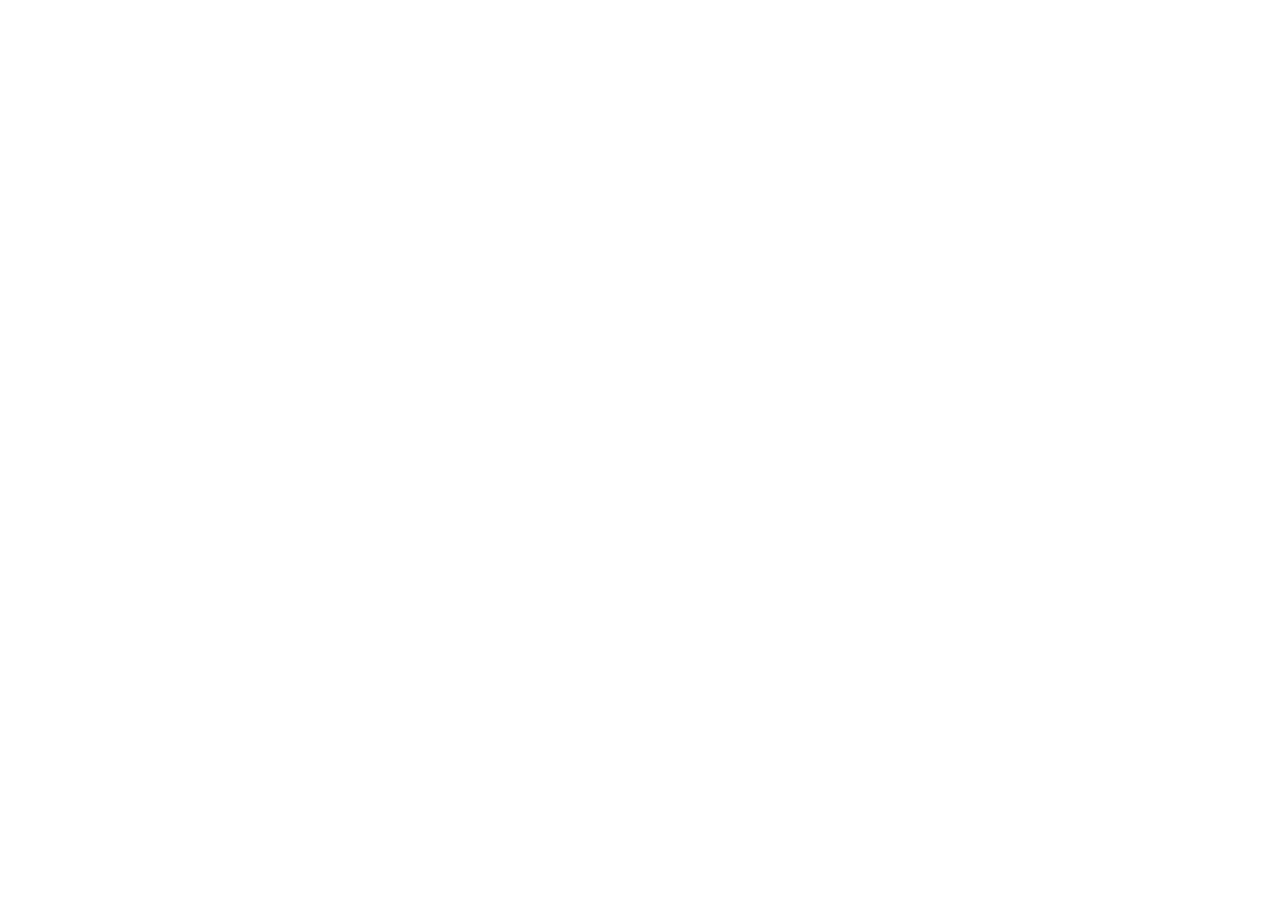
==== index.html @ 656ab517 "Init : création du dépot,arborescense des fichiers et structure HTML de base" ====
<!doctype html>
<html lang="fr" data-theme="light">
  <head>
    <meta charset="UTF-8" />
    <meta name="viewport" content="width=device-width, initial-scale=1.0" />
    <title>AfriConnect Summit</title>
    <link rel="stylesheet" href="css/style.css" />
  </head>
  <body>
    <script src="js/main.js"></script>
  </body>
</html>
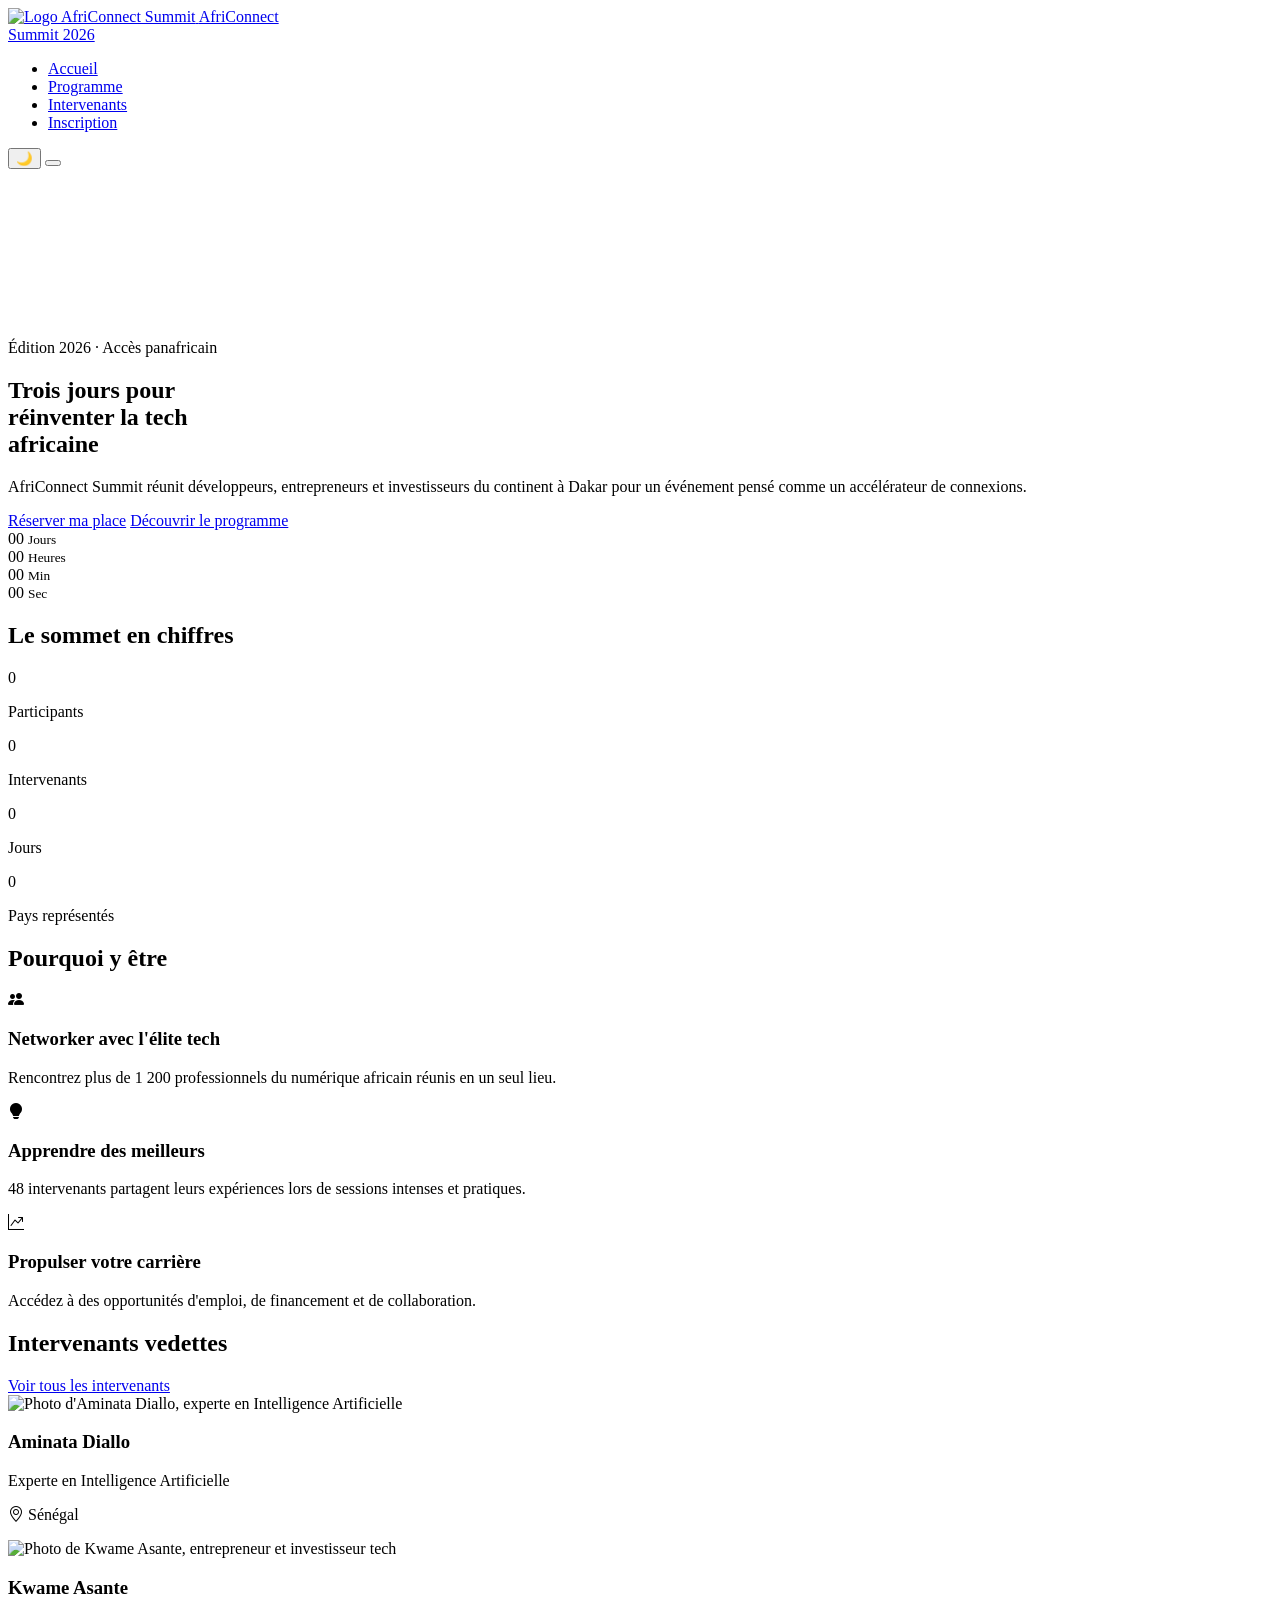
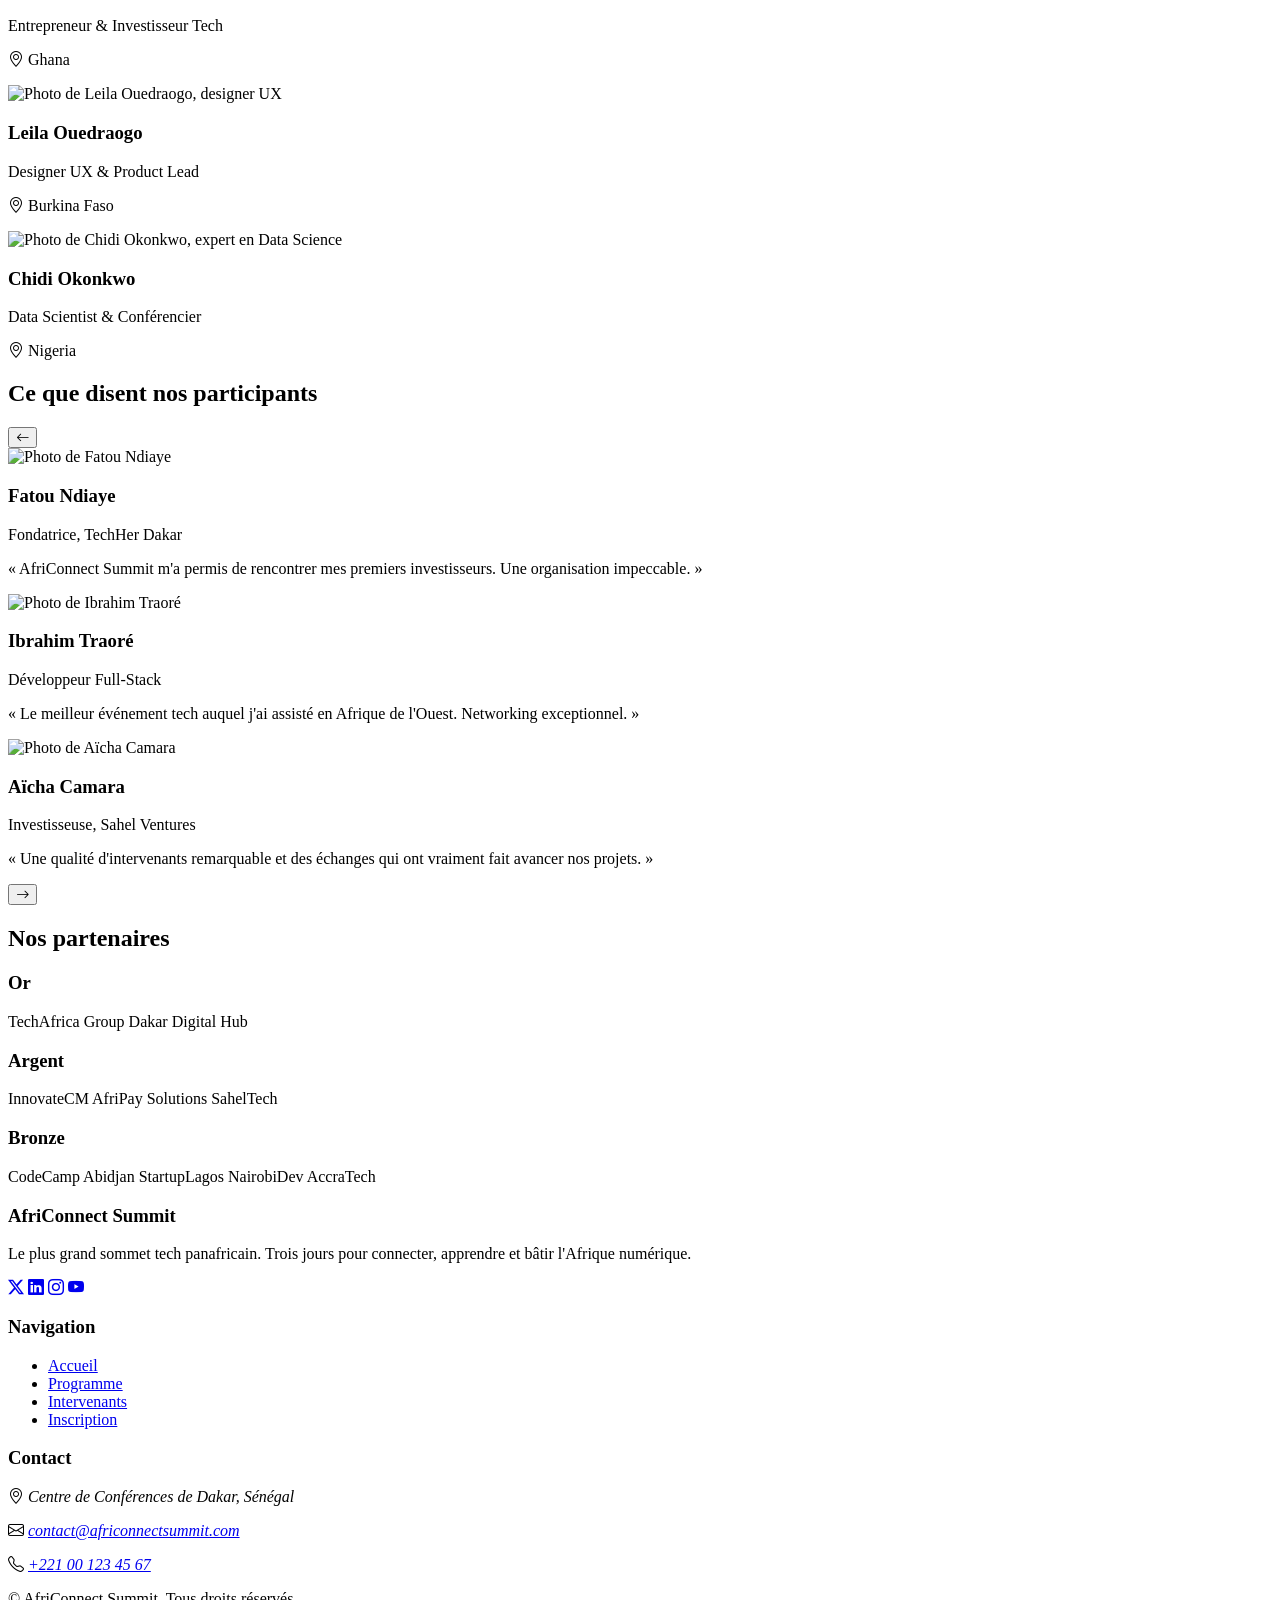
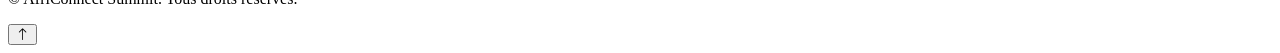
==== commit f0720155: "HTML : structure complète des 4 pages avec contenu" ====
--- a/index.html
+++ b/index.html
@@ -5,8 +5,286 @@
     <meta name="viewport" content="width=device-width, initial-scale=1.0" />
     <title>AfriConnect Summit</title>
     <link rel="stylesheet" href="css/style.css" />
+    <link rel="stylesheet" href="https://cdn.jsdelivr.net/npm/bootstrap-icons@1.11.3/font/bootstrap-icons.css" />
   </head>
   <body>
+    <header class="site-header">
+      <nav class="navbar" id="navbar" aria-label="Navigation principale">
+        <a href="index.html" class="navbar__brand" aria-label="AfriConnect Summit 2026 - Accueil">
+          <img src="images/logo.png" alt="Logo AfriConnect Summit" class="navbar__logo" />
+          <span>AfriConnect<br />Summit 2026</span>
+        </a>
+
+        <ul class="navbar__links">
+          <li><a href="index.html" aria-current="page">Accueil</a></li>
+          <li><a href="programme.html">Programme</a></li>
+          <li><a href="intervenants.html">Intervenants</a></li>
+          <li><a href="contact.html">Inscription</a></li>
+        </ul>
+
+        <div class="navbar__actions">
+          <button id="btn-theme" class="icon-btn" aria-label="Basculer le mode sombre">
+            <span id="theme-icon" aria-hidden="true">🌙</span>
+          </button>
+          <button id="btn-menu" class="hamburger" aria-label="Ouvrir le menu" aria-expanded="false">
+            <span></span><span></span><span></span>
+          </button>
+        </div>
+      </nav>
+    </header>
+
+    <main>
+      <section class="hero" id="hero" aria-labelledby="hero-titre">
+        <video class="hero__bg-video" autoplay muted loop playsinline>
+          <source
+            src="images/AfriSummit.mp4
+          "
+            type="video/mp4"
+          />
+        </video>
+        <div class="hero__content">
+          <p class="hero__eyebrow">Édition 2026 · Accès panafricain</p>
+          <h1 id="hero-titre" class="hero__title">Trois jours pour<br />réinventer la tech<br />africaine</h1>
+          <p class="hero__text">
+            AfriConnect Summit réunit développeurs, entrepreneurs et investisseurs du continent à Dakar pour un événement pensé comme un
+            accélérateur de connexions.
+          </p>
+          <div class="hero__cta">
+            <a href="contact.html" class="btn btn--fill">Réserver ma place</a>
+            <a href="programme.html" class="btn btn--outline">Découvrir le programme</a>
+          </div>
+        </div>
+
+        <div class="hero__countdown" aria-label="Compte à rebours avant le sommet">
+          <div class="countdown-bare">
+            <div class="countdown-bare__item">
+              <span id="cd-jours">00</span>
+              <small>Jours</small>
+            </div>
+            <div class="countdown-bare__item">
+              <span id="cd-heures">00</span>
+              <small>Heures</small>
+            </div>
+            <div class="countdown-bare__item">
+              <span id="cd-minutes">00</span>
+              <small>Min</small>
+            </div>
+            <div class="countdown-bare__item">
+              <span id="cd-secondes">00</span>
+              <small>Sec</small>
+            </div>
+          </div>
+        </div>
+      </section>
+
+      <section class="stats" id="chiffres" aria-labelledby="chiffres-titre">
+        <h2 id="chiffres-titre" class="section-title">Le sommet en chiffres</h2>
+        <div class="stats__grid">
+          <article class="stats__item">
+            <span class="compteur" data-cible="1200">0</span>
+            <p>Participants</p>
+          </article>
+          <article class="stats__item">
+            <span class="compteur" data-cible="48">0</span>
+            <p>Intervenants</p>
+          </article>
+          <article class="stats__item">
+            <span class="compteur" data-cible="3">0</span>
+            <p>Jours</p>
+          </article>
+          <article class="stats__item">
+            <span class="compteur" data-cible="12">0</span>
+            <p>Pays représentés</p>
+          </article>
+        </div>
+      </section>
+
+      <section class="raisons" id="pourquoi" aria-labelledby="pourquoi-titre">
+        <h2 id="pourquoi-titre" class="section-title">Pourquoi y être</h2>
+        <div class="raisons__liste">
+          <article class="raison">
+            <i class="bi bi-people-fill" aria-hidden="true"></i>
+            <h3>Networker avec l'élite tech</h3>
+            <p>Rencontrez plus de 1 200 professionnels du numérique africain réunis en un seul lieu.</p>
+          </article>
+          <article class="raison">
+            <i class="bi bi-lightbulb-fill" aria-hidden="true"></i>
+            <h3>Apprendre des meilleurs</h3>
+            <p>48 intervenants partagent leurs expériences lors de sessions intenses et pratiques.</p>
+          </article>
+          <article class="raison">
+            <i class="bi bi-graph-up-arrow" aria-hidden="true"></i>
+            <h3>Propulser votre carrière</h3>
+            <p>Accédez à des opportunités d'emploi, de financement et de collaboration.</p>
+          </article>
+        </div>
+      </section>
+
+      <section class="speakers-preview" id="intervenants-vedettes" aria-labelledby="speakers-titre">
+        <div class="speakers-preview__head">
+          <h2 id="speakers-titre" class="section-title">Intervenants vedettes</h2>
+          <a href="intervenants.html" class="btn btn--outline">Voir tous les intervenants</a>
+        </div>
+        <div class="speakers-preview__grid">
+          <article class="speaker-card">
+            <img src="images/intervenant-1.jpg" alt="Photo d'Aminata Diallo, experte en Intelligence Artificielle" />
+            <div class="speaker-card__body">
+              <h3>Aminata Diallo</h3>
+              <p>Experte en Intelligence Artificielle</p>
+              <p class="speaker-card__pays"><i class="bi bi-geo-alt" aria-hidden="true"></i> Sénégal</p>
+            </div>
+          </article>
+          <article class="speaker-card">
+            <img src="images/intervenant-2.jpg" alt="Photo de Kwame Asante, entrepreneur et investisseur tech" />
+            <div class="speaker-card__body">
+              <h3>Kwame Asante</h3>
+              <p>Entrepreneur & Investisseur Tech</p>
+              <p class="speaker-card__pays"><i class="bi bi-geo-alt" aria-hidden="true"></i> Ghana</p>
+            </div>
+          </article>
+          <article class="speaker-card">
+            <img src="images/intervenant-3.jpg" alt="Photo de Leila Ouedraogo, designer UX" />
+            <div class="speaker-card__body">
+              <h3>Leila Ouedraogo</h3>
+              <p>Designer UX & Product Lead</p>
+              <p class="speaker-card__pays"><i class="bi bi-geo-alt" aria-hidden="true"></i> Burkina Faso</p>
+            </div>
+          </article>
+          <article class="speaker-card">
+            <img src="images/intervenant-4.jpg" alt="Photo de Chidi Okonkwo, expert en Data Science" />
+            <div class="speaker-card__body">
+              <h3>Chidi Okonkwo</h3>
+              <p>Data Scientist & Conférencier</p>
+              <p class="speaker-card__pays"><i class="bi bi-geo-alt" aria-hidden="true"></i> Nigeria</p>
+            </div>
+          </article>
+        </div>
+      </section>
+
+      <section class="testimonials" aria-labelledby="testimonials-titre">
+        <h2 id="testimonials-titre" class="section-title">Ce que disent nos participants</h2>
+
+        <div class="testimonials__wrapper">
+          <button class="testimonials__nav testimonials__nav--prev" id="testi-prev" aria-label="Témoignage précédent">
+            <i class="bi bi-arrow-left" aria-hidden="true"></i>
+          </button>
+
+          <div class="testimonials__track" id="testi-track">
+            <article class="testimonial-card">
+              <div class="testimonial-card__banner">
+                <img src="images/temoin-1.jpg" alt="Photo de Fatou Ndiaye" />
+              </div>
+              <h3>Fatou Ndiaye</h3>
+              <p class="testimonial-card__role">Fondatrice, TechHer Dakar</p>
+              <p class="testimonial-card__quote">
+                « AfriConnect Summit m'a permis de rencontrer mes premiers investisseurs. Une organisation impeccable. »
+              </p>
+            </article>
+
+            <article class="testimonial-card">
+              <div class="testimonial-card__banner">
+                <img src="images/temoin-2.jpg" alt="Photo de Ibrahim Traoré" />
+              </div>
+              <h3>Ibrahim Traoré</h3>
+              <p class="testimonial-card__role">Développeur Full-Stack</p>
+              <p class="testimonial-card__quote">
+                « Le meilleur événement tech auquel j'ai assisté en Afrique de l'Ouest. Networking exceptionnel. »
+              </p>
+            </article>
+
+            <article class="testimonial-card">
+              <div class="testimonial-card__banner">
+                <img src="images/temoin-3.jpg" alt="Photo de Aïcha Camara" />
+              </div>
+              <h3>Aïcha Camara</h3>
+              <p class="testimonial-card__role">Investisseuse, Sahel Ventures</p>
+              <p class="testimonial-card__quote">
+                « Une qualité d'intervenants remarquable et des échanges qui ont vraiment fait avancer nos projets. »
+              </p>
+            </article>
+          </div>
+
+          <button class="testimonials__nav testimonials__nav--next" id="testi-next" aria-label="Témoignage suivant">
+            <i class="bi bi-arrow-right" aria-hidden="true"></i>
+          </button>
+        </div>
+      </section>
+
+      <section class="sponsors" id="sponsors" aria-labelledby="sponsors-titre">
+        <h2 id="sponsors-titre" class="section-title">Nos partenaires</h2>
+
+        <div class="sponsors__tier sponsors__tier--or">
+          <h3>Or</h3>
+          <div class="sponsors__row">
+            <span>TechAfrica Group</span>
+            <span>Dakar Digital Hub</span>
+          </div>
+        </div>
+
+        <div class="sponsors__tier sponsors__tier--argent">
+          <h3>Argent</h3>
+          <div class="sponsors__row">
+            <span>InnovateCM</span>
+            <span>AfriPay Solutions</span>
+            <span>SahelTech</span>
+          </div>
+        </div>
+
+        <div class="sponsors__tier sponsors__tier--bronze">
+          <h3>Bronze</h3>
+          <div class="sponsors__row">
+            <span>CodeCamp Abidjan</span>
+            <span>StartupLagos</span>
+            <span>NairobiDev</span>
+            <span>AccraTech</span>
+          </div>
+        </div>
+      </section>
+    </main>
+
+    <footer class="site-footer">
+      <div class="site-footer__grid">
+        <div class="site-footer__col">
+          <h3>AfriConnect Summit</h3>
+          <p>Le plus grand sommet tech panafricain. Trois jours pour connecter, apprendre et bâtir l'Afrique numérique.</p>
+          <nav class="social-links" aria-label="Réseaux sociaux">
+            <a href="#" aria-label="Twitter"><i class="bi bi-twitter-x" aria-hidden="true"></i></a>
+            <a href="#" aria-label="LinkedIn"><i class="bi bi-linkedin" aria-hidden="true"></i></a>
+            <a href="#" aria-label="Instagram"><i class="bi bi-instagram" aria-hidden="true"></i></a>
+            <a href="#" aria-label="YouTube"><i class="bi bi-youtube" aria-hidden="true"></i></a>
+          </nav>
+        </div>
+
+        <div class="site-footer__col">
+          <h3>Navigation</h3>
+          <ul>
+            <li><a href="index.html">Accueil</a></li>
+            <li><a href="programme.html">Programme</a></li>
+            <li><a href="intervenants.html">Intervenants</a></li>
+            <li><a href="contact.html">Inscription</a></li>
+          </ul>
+        </div>
+
+        <div class="site-footer__col">
+          <h3>Contact</h3>
+          <address>
+            <p><i class="bi bi-geo-alt" aria-hidden="true"></i> Centre de Conférences de Dakar, Sénégal</p>
+            <p>
+              <i class="bi bi-envelope" aria-hidden="true"></i>
+              <a href="mailto:contact@africonnectsummit.com">contact@africonnectsummit.com</a>
+            </p>
+            <p><i class="bi bi-telephone" aria-hidden="true"></i> <a href="tel:+221001234567">+221 00 123 45 67</a></p>
+          </address>
+        </div>
+      </div>
+
+      <div class="site-footer__bottom">
+        <p>&copy; <span id="annee-footer"></span> AfriConnect Summit. Tous droits réservés.</p>
+        <button id="btn-top" class="back-to-top" aria-label="Retourner en haut de la page">
+          <i class="bi bi-arrow-up" aria-hidden="true"></i>
+        </button>
+      </div>
+    </footer>
     <script src="js/main.js"></script>
   </body>
 </html>
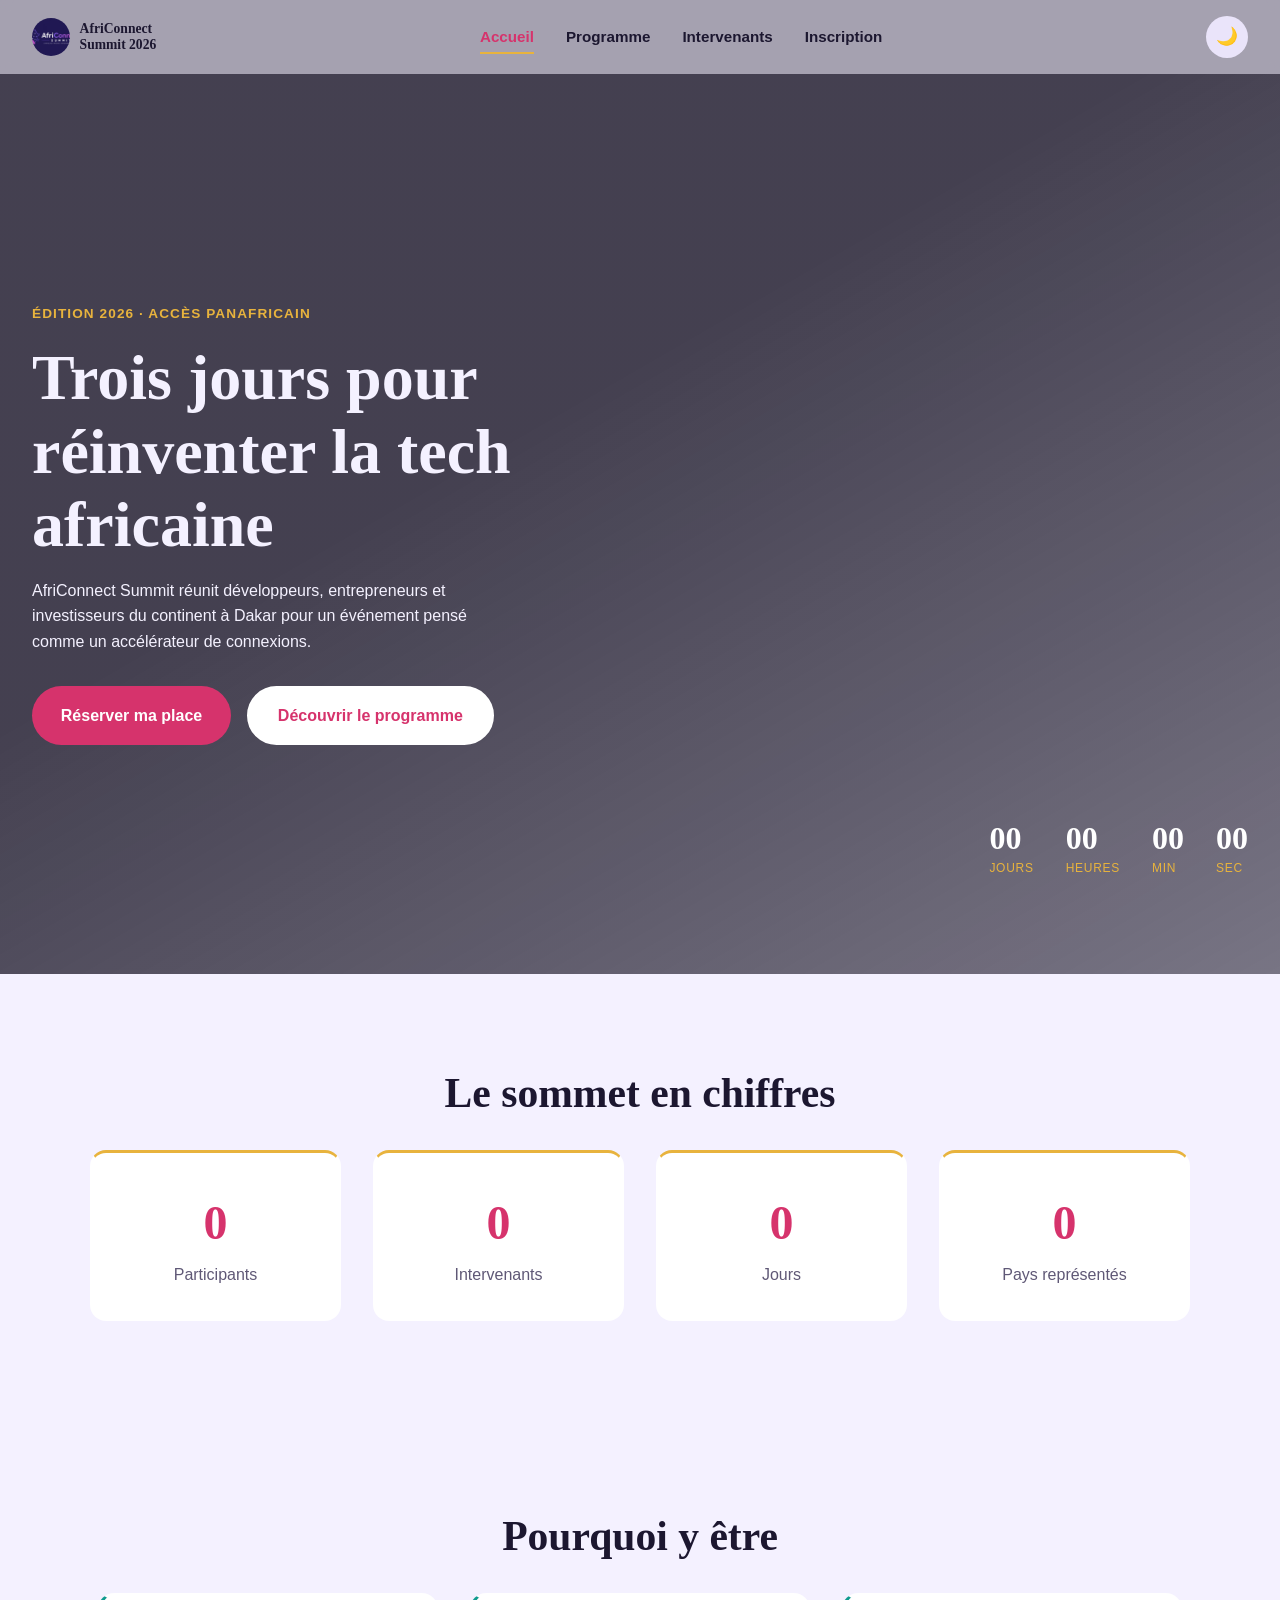
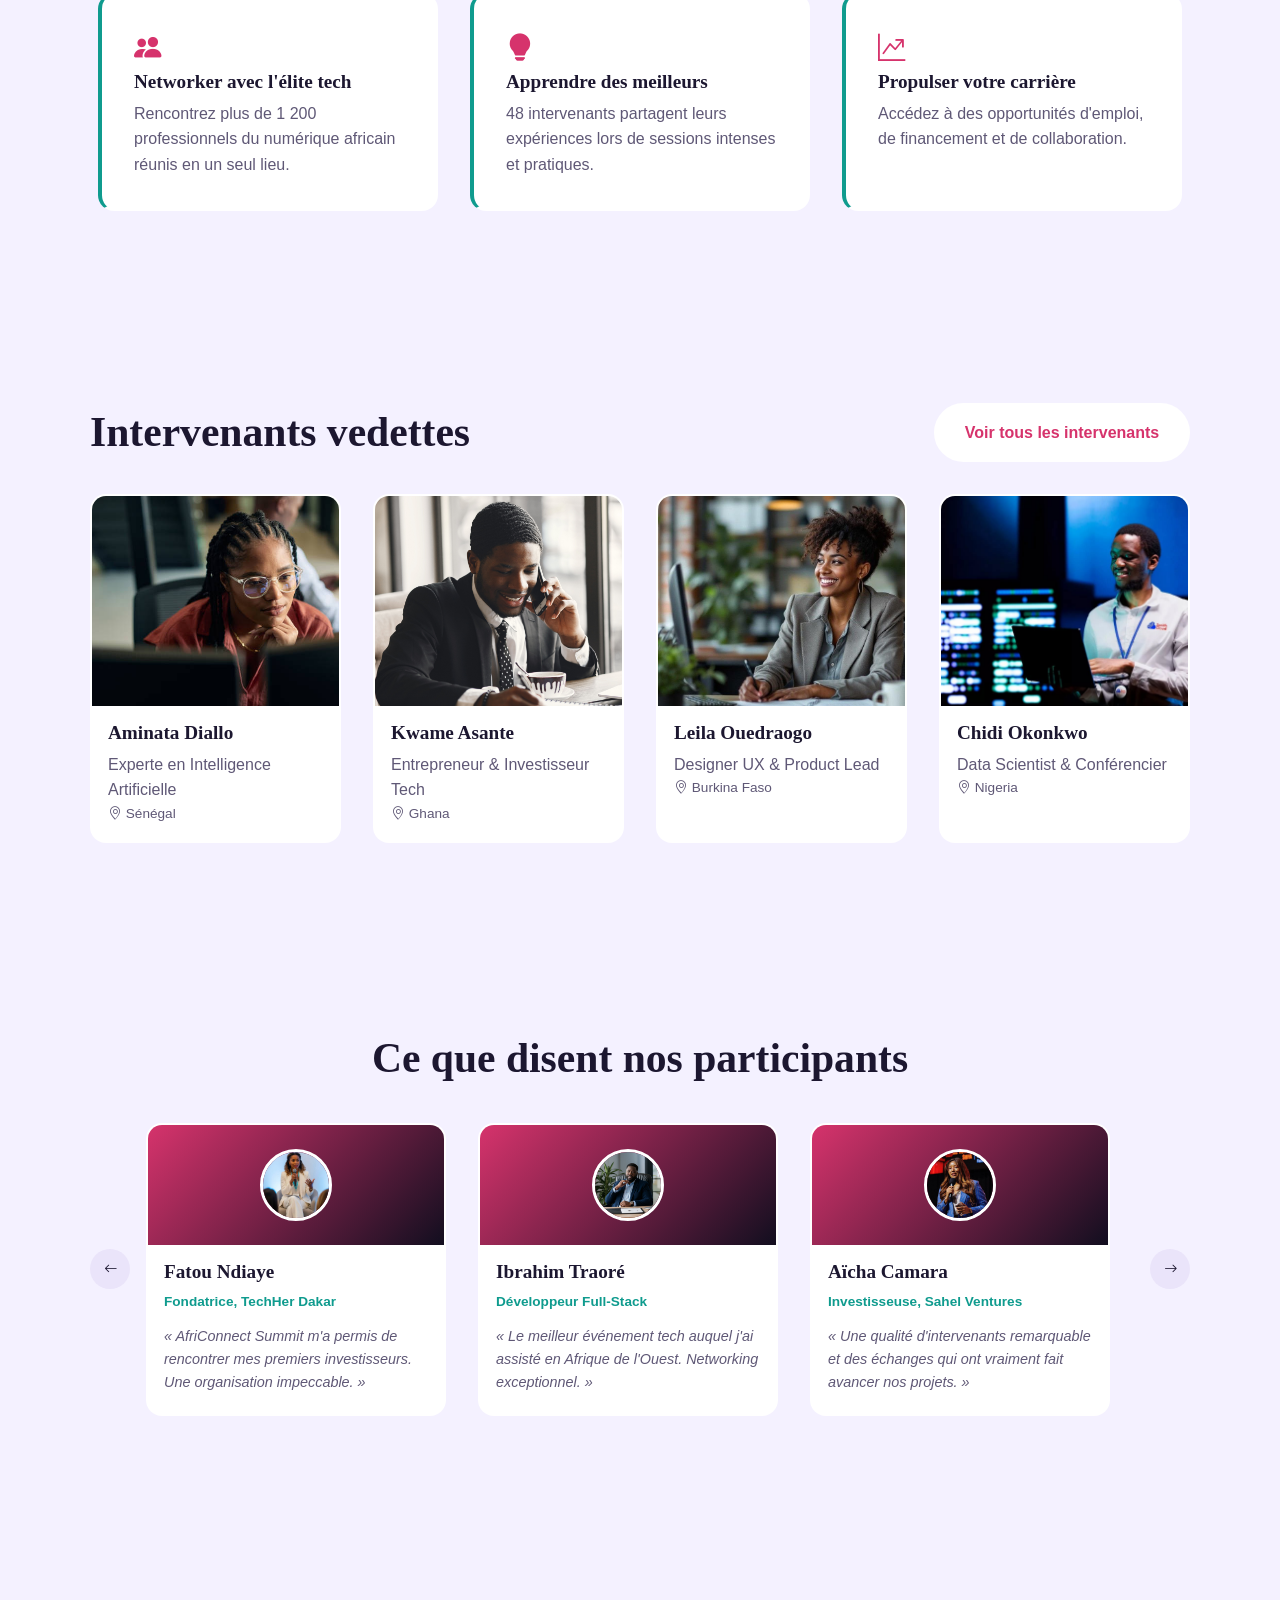
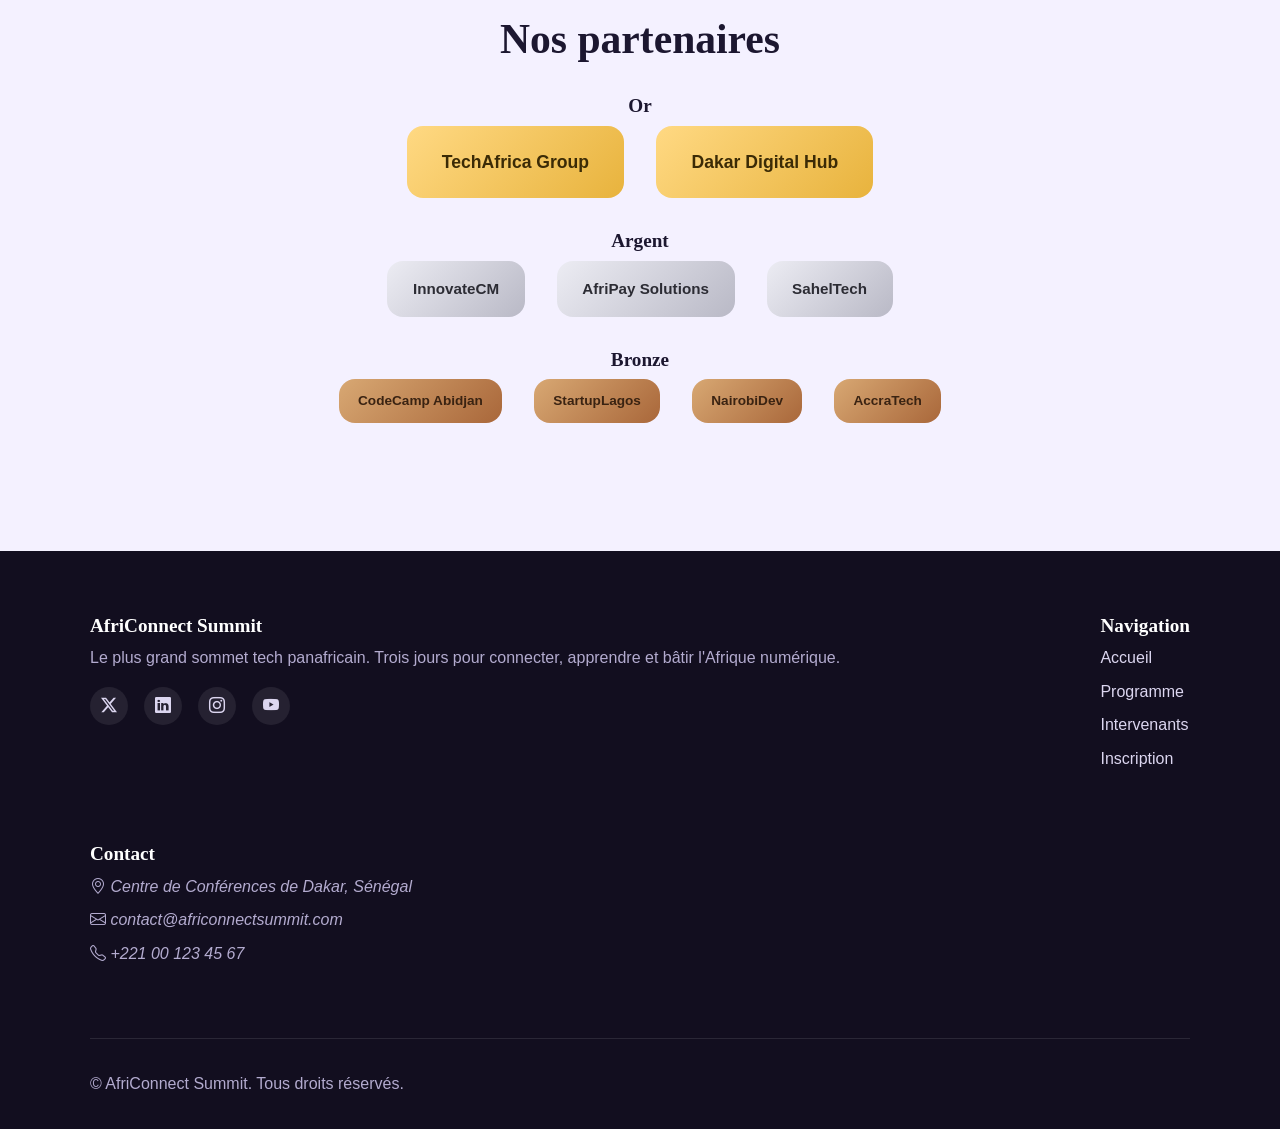
==== commit 1a61a74b: "HTML & CSS : mise a jour HTML et mise en page CSS (Flexbox, Grid, responsive, animations)" ====
--- a/index.html
+++ b/index.html
@@ -11,7 +11,7 @@
     <header class="site-header">
       <nav class="navbar" id="navbar" aria-label="Navigation principale">
         <a href="index.html" class="navbar__brand" aria-label="AfriConnect Summit 2026 - Accueil">
-          <img src="images/logo.png" alt="Logo AfriConnect Summit" class="navbar__logo" />
+          <img src="images/AfriConnet_Logo.jpeg" alt="Logo AfriConnect Summit" class="navbar__logo" />
           <span>AfriConnect<br />Summit 2026</span>
         </a>
 
@@ -36,11 +36,7 @@
     <main>
       <section class="hero" id="hero" aria-labelledby="hero-titre">
         <video class="hero__bg-video" autoplay muted loop playsinline>
-          <source
-            src="images/AfriSummit.mp4
-          "
-            type="video/mp4"
-          />
+          <source src="images/AfriSummit (2).mp4" type="video/mp4" />
         </video>
         <div class="hero__content">
           <p class="hero__eyebrow">Édition 2026 · Accès panafricain</p>
@@ -127,7 +123,7 @@
         </div>
         <div class="speakers-preview__grid">
           <article class="speaker-card">
-            <img src="images/intervenant-1.jpg" alt="Photo d'Aminata Diallo, experte en Intelligence Artificielle" />
+            <img src="images/Ign IA.jpg" alt="Photo d'Aminata Diallo, experte en Intelligence Artificielle" />
             <div class="speaker-card__body">
               <h3>Aminata Diallo</h3>
               <p>Experte en Intelligence Artificielle</p>
@@ -135,7 +131,7 @@
             </div>
           </article>
           <article class="speaker-card">
-            <img src="images/intervenant-2.jpg" alt="Photo de Kwame Asante, entrepreneur et investisseur tech" />
+            <img src="images/Entrepreneur.jpg" alt="Photo de Kwame Asante, entrepreneur et investisseur tech" />
             <div class="speaker-card__body">
               <h3>Kwame Asante</h3>
               <p>Entrepreneur & Investisseur Tech</p>
@@ -143,7 +139,7 @@
             </div>
           </article>
           <article class="speaker-card">
-            <img src="images/intervenant-3.jpg" alt="Photo de Leila Ouedraogo, designer UX" />
+            <img src="images/Designer.jpeg" alt="Photo de Leila Ouedraogo, designer UX" />
             <div class="speaker-card__body">
               <h3>Leila Ouedraogo</h3>
               <p>Designer UX & Product Lead</p>
@@ -151,7 +147,7 @@
             </div>
           </article>
           <article class="speaker-card">
-            <img src="images/intervenant-4.jpg" alt="Photo de Chidi Okonkwo, expert en Data Science" />
+            <img src="images/Data scientist.jpeg" alt="Photo de Chidi Okonkwo, expert en Data Science" />
             <div class="speaker-card__body">
               <h3>Chidi Okonkwo</h3>
               <p>Data Scientist & Conférencier</p>
@@ -172,7 +168,7 @@
           <div class="testimonials__track" id="testi-track">
             <article class="testimonial-card">
               <div class="testimonial-card__banner">
-                <img src="images/temoin-1.jpg" alt="Photo de Fatou Ndiaye" />
+                <img src="images/Fatou_Ndiaye.jpeg" alt="Photo de Fatou Ndiaye" />
               </div>
               <h3>Fatou Ndiaye</h3>
               <p class="testimonial-card__role">Fondatrice, TechHer Dakar</p>
@@ -183,7 +179,7 @@
 
             <article class="testimonial-card">
               <div class="testimonial-card__banner">
-                <img src="images/temoin-2.jpg" alt="Photo de Ibrahim Traoré" />
+                <img src="images/Ibrahim.jpeg" alt="Photo de Ibrahim Traoré" />
               </div>
               <h3>Ibrahim Traoré</h3>
               <p class="testimonial-card__role">Développeur Full-Stack</p>
@@ -194,7 +190,7 @@
 
             <article class="testimonial-card">
               <div class="testimonial-card__banner">
-                <img src="images/temoin-3.jpg" alt="Photo de Aïcha Camara" />
+                <img src="images/Aicha.jpeg" alt="Photo de Aïcha Camara" />
               </div>
               <h3>Aïcha Camara</h3>
               <p class="testimonial-card__role">Investisseuse, Sahel Ventures</p>
--- a/css/style.css
+++ b/css/style.css
@@ -0,0 +1,1192 @@
+/*  1. VARIABLES CSS */
+:root {
+  --clr-ink: #120e1f;
+  --clr-paper: #f4f1ff;
+  --clr-magenta: #d6336c;
+  --clr-teal: #0f9b8e;
+  --clr-gold: #e8b33d;
+
+  --fond-page: var(--clr-paper);
+  --fond-carte: #ffffff;
+  --fond-alterne: #eae4fa;
+  --texte-principal: #1c1730;
+  --texte-secondaire: #5f5876;
+  --bordure: #ddd5f2;
+
+  --police-titre: "Fraunces", serif;
+  --police-texte: "Manrope", sans-serif;
+
+  --esp-xs: 0.5rem;
+  --esp-sm: 1rem;
+  --esp-md: 2rem;
+  --esp-lg: 4rem;
+  --esp-xl: 6rem;
+
+  --radius: 16px;
+  --ombre: 0 12px 32px rgba(18, 14, 31, 0.1);
+  --ombre-forte: 0 22px 48px rgba(18, 14, 31, 0.18);
+  --halo-magenta: 0 0 0 4px rgba(214, 51, 108, 0.15), 0 20px 40px rgba(214, 51, 108, 0.25);
+  --transition: 0.25s ease;
+}
+
+[data-theme="dark"] {
+  --fond-page: var(--clr-ink);
+  --fond-carte: #1b1530;
+  --fond-alterne: #221b3a;
+  --texte-principal: #f4f1ff;
+  --texte-secondaire: #b3abcf;
+  --bordure: #332b52;
+  --ombre: 0 12px 32px rgba(0, 0, 0, 0.4);
+  --ombre-forte: 0 22px 48px rgba(0, 0, 0, 0.55);
+}
+
+/* 2. RESET & BASE */
+* {
+  margin: 0;
+  padding: 0;
+  box-sizing: border-box;
+}
+html {
+  scroll-behavior: smooth;
+}
+
+body {
+  font-family: var(--police-texte);
+  background-color: var(--fond-page);
+  color: var(--texte-principal);
+  line-height: 1.6;
+  transition:
+    background-color var(--transition),
+    color var(--transition);
+  overflow-x: hidden;
+}
+
+h1,
+h2,
+h3 {
+  font-family: var(--police-titre);
+  font-weight: 700;
+  line-height: 1.15;
+}
+h1 {
+  font-size: clamp(2.4rem, 5vw, 4rem);
+}
+h2.section-title {
+  font-size: clamp(1.8rem, 3.5vw, 2.6rem);
+  margin-bottom: var(--esp-md);
+}
+h3 {
+  font-size: 1.2rem;
+  margin-bottom: var(--esp-xs);
+}
+p {
+  color: var(--texte-secondaire);
+}
+a {
+  text-decoration: none;
+  color: inherit;
+}
+img {
+  max-width: 100%;
+  display: block;
+}
+ul,
+ol {
+  list-style: none;
+  margin: 0;
+  padding: 0;
+}
+button {
+  font-family: var(--police-texte);
+  cursor: pointer;
+  border: none;
+  background: none;
+}
+
+.sr-only {
+  position: absolute;
+  width: 1px;
+  height: 1px;
+  overflow: hidden;
+  clip: rect(0 0 0 0);
+}
+
+section {
+  padding: var(--esp-xl) var(--esp-md);
+}
+.section-title {
+  text-align: center;
+}
+
+a:focus-visible,
+button:focus-visible,
+input:focus-visible,
+select:focus-visible,
+textarea:focus-visible,
+label:focus-visible {
+  outline: 3px solid var(--clr-gold);
+  outline-offset: 2px;
+}
+
+.btn {
+  display: inline-flex;
+  align-items: center;
+  gap: 0.5rem;
+  padding: 0.9rem 1.8rem;
+  border-radius: 100px;
+  font-weight: 700;
+  transition:
+    transform var(--transition),
+    box-shadow var(--transition),
+    background-color var(--transition);
+}
+.btn--fill {
+  background-color: var(--clr-magenta);
+  color: #fff;
+}
+.btn--outline {
+  background-color: #fff;
+  border: 2px solid #fff;
+  color: var(--clr-magenta);
+}
+.btn--outline:hover {
+  background-color: var(--clr-magenta);
+  border-color: var(--clr-magenta);
+  color: #fff;
+}
+.btn:hover {
+  transform: translateY(-3px);
+  box-shadow: var(--ombre);
+}
+.btn--fill:hover {
+  background-color: var(--clr-teal);
+}
+/* ------------------------------------------------------------
+   3. NAVBAR (Flexbox #1)
+   ------------------------------------------------------------ */
+.site-header {
+  position: sticky;
+  top: 0;
+  z-index: 100;
+}
+
+.navbar {
+  display: flex;
+  align-items: center;
+  justify-content: space-between;
+  padding: 1rem var(--esp-md);
+  background-color: rgba(18, 14, 31, 0.35);
+  backdrop-filter: blur(6px);
+  transition:
+    background-color var(--transition),
+    box-shadow var(--transition),
+    padding var(--transition);
+}
+
+.navbar.scrolled {
+  background-color: var(--fond-carte);
+  box-shadow: var(--ombre);
+  padding: 0.6rem var(--esp-md);
+}
+
+.navbar__brand {
+  display: flex;
+  align-items: center;
+  gap: 0.6rem;
+  font-family: var(--police-titre);
+  font-weight: 700;
+  font-size: 0.85rem;
+  line-height: 1.2;
+}
+
+/* Logo image (remplace l'ancien rond "AC" texte) */
+.navbar__logo {
+  width: 38px;
+  height: 38px;
+  border-radius: 50%;
+  object-fit: cover;
+  flex-shrink: 0;
+}
+
+.navbar__links {
+  display: flex;
+  gap: var(--esp-md);
+}
+
+.navbar__links a {
+  font-weight: 600;
+  font-size: 0.95rem;
+  padding: 0.4rem 0;
+  border-bottom: 2px solid transparent;
+  transition:
+    border-color var(--transition),
+    color var(--transition);
+}
+
+.navbar__links a:hover,
+.navbar__links a[aria-current="page"] {
+  color: var(--clr-magenta);
+  border-color: var(--clr-gold);
+}
+
+.navbar__actions {
+  display: flex;
+  align-items: center;
+  gap: var(--esp-sm);
+}
+
+.icon-btn {
+  width: 42px;
+  height: 42px;
+  border-radius: 50%;
+  background-color: var(--fond-alterne);
+  display: flex;
+  align-items: center;
+  justify-content: center;
+  transition:
+    transform var(--transition),
+    background-color var(--transition);
+}
+.icon-btn:hover {
+  background-color: var(--clr-gold);
+  transform: rotate(15deg);
+}
+
+#theme-icon {
+  font-size: 1.1rem;
+  line-height: 1;
+}
+
+.hamburger {
+  display: none;
+  flex-direction: column;
+  gap: 5px;
+  width: 30px;
+}
+.hamburger span {
+  height: 2px;
+  background-color: var(--texte-principal);
+  border-radius: 2px;
+  transition:
+    transform var(--transition),
+    opacity var(--transition);
+}
+.hamburger[aria-expanded="true"] span:nth-child(1) {
+  transform: translateY(7px) rotate(45deg);
+}
+.hamburger[aria-expanded="true"] span:nth-child(2) {
+  opacity: 0;
+}
+.hamburger[aria-expanded="true"] span:nth-child(3) {
+  transform: translateY(-7px) rotate(-45deg);
+}
+
+/* ------------------------------------------------------------
+   4. HERO — fond vidéo/photo + compte à rebours "chiffres nus"
+   ------------------------------------------------------------ */
+.hero {
+  position: relative;
+  display: flex;
+  align-items: center;
+  justify-content: space-between;
+  gap: var(--esp-lg);
+  min-height: 100vh;
+  padding: var(--esp-lg) var(--esp-md);
+  overflow: hidden;
+  opacity: 0;
+  transform: translateY(24px);
+  animation: apparition 0.9s ease forwards 0.15s;
+}
+
+.hero__bg-video,
+.hero__bg-photo {
+  position: absolute;
+  inset: 0;
+  width: 100%;
+  height: 100%;
+  object-fit: cover;
+  z-index: -2;
+}
+
+.hero::before {
+  content: "";
+  position: absolute;
+  inset: 0;
+  background: linear-gradient(150deg, rgba(18, 14, 31, 0.78) 40%, rgba(18, 14, 31, 0.55) 100%);
+  z-index: -1;
+}
+
+.hero__content .hero__eyebrow {
+  color: var(--clr-gold);
+}
+.hero__content .hero__title,
+.hero__content .hero__text {
+  color: #f4f1ff;
+}
+
+@keyframes apparition {
+  to {
+    opacity: 1;
+    transform: translateY(0);
+  }
+}
+
+.hero__content {
+  flex: 1 1 480px;
+  max-width: 560px;
+  position: relative;
+  z-index: 1;
+}
+
+.hero__eyebrow {
+  font-weight: 700;
+  text-transform: uppercase;
+  letter-spacing: 0.08em;
+  font-size: 0.85rem;
+  margin-bottom: var(--esp-sm);
+}
+
+.hero__title {
+  margin-bottom: var(--esp-sm);
+}
+.hero__text {
+  max-width: 480px;
+  margin-bottom: var(--esp-md);
+}
+.hero__cta {
+  display: flex;
+  gap: var(--esp-sm);
+  flex-wrap: wrap;
+}
+
+/* Compte à rebours — option "chiffres nus", aligné en bas du hero */
+.hero__countdown {
+  align-self: flex-end;
+  margin-bottom: 2rem;
+  margin-top: var(--esp-md);
+  position: relative;
+  z-index: 1;
+}
+
+.countdown-bare {
+  display: flex;
+  gap: 2rem;
+}
+
+.countdown-bare__item span {
+  display: block;
+  font-family: var(--police-titre);
+  font-size: 2rem;
+  font-weight: 700;
+  color: #fff;
+  line-height: 1;
+}
+
+.countdown-bare__item small {
+  display: block;
+  margin-top: 0.3rem;
+  font-size: 0.75rem;
+  color: var(--clr-gold);
+  text-transform: uppercase;
+  letter-spacing: 0.06em;
+}
+
+/* ------------------------------------------------------------
+   5. CHIFFRES CLÉS (CSS Grid #1) — avec hover magenta
+   ------------------------------------------------------------ */
+.stats {
+  text-align: center;
+}
+.stats__grid {
+  display: grid;
+  grid-template-columns: repeat(4, 1fr);
+  gap: var(--esp-md);
+  max-width: 1100px;
+  margin: 0 auto;
+}
+
+.stats__item {
+  background-color: var(--fond-carte);
+  border-radius: var(--radius);
+  padding: var(--esp-md) var(--esp-sm);
+  border-top: 3px solid var(--clr-gold);
+  border-left: 2px solid transparent;
+  border-right: 2px solid transparent;
+  border-bottom: 2px solid transparent;
+  transition:
+    transform var(--transition),
+    box-shadow var(--transition),
+    border-color var(--transition);
+}
+.stats__item:hover {
+  transform: translateY(-4px);
+  border-color: var(--clr-magenta);
+  box-shadow: var(--halo-magenta);
+}
+
+.compteur {
+  display: block;
+  font-family: var(--police-titre);
+  font-size: clamp(2rem, 4vw, 3rem);
+  font-weight: 700;
+  color: var(--clr-magenta);
+}
+
+/* ------------------------------------------------------------
+   6. POURQUOI PARTICIPER (Flexbox #3) — avec hover magenta
+   ------------------------------------------------------------ */
+.raisons__liste {
+  display: flex;
+  gap: var(--esp-md);
+  flex-wrap: wrap;
+  justify-content: center;
+}
+
+.raison {
+  flex: 1 1 280px;
+  max-width: 340px;
+  background-color: var(--fond-carte);
+  border-left: 4px solid var(--clr-teal);
+  border-top: 2px solid transparent;
+  border-right: 2px solid transparent;
+  border-bottom: 2px solid transparent;
+  border-radius: var(--radius);
+  padding: var(--esp-md);
+  transition:
+    transform var(--transition),
+    box-shadow var(--transition),
+    border-color var(--transition);
+}
+.raison:hover {
+  transform: translateY(-6px);
+  border-color: var(--clr-magenta);
+  border-left-color: var(--clr-magenta);
+  box-shadow: var(--halo-magenta);
+}
+.raison i {
+  font-size: 1.7rem;
+  color: var(--clr-magenta);
+  margin-bottom: var(--esp-xs);
+}
+
+/* ------------------------------------------------------------
+   7. INTERVENANTS VEDETTES (CSS Grid #2)
+   ------------------------------------------------------------ */
+.speakers-preview__head {
+  display: flex;
+  justify-content: space-between;
+  align-items: center;
+  flex-wrap: wrap;
+  gap: var(--esp-sm);
+  max-width: 1100px;
+  margin: 0 auto var(--esp-md);
+}
+.speakers-preview__head .section-title {
+  margin-bottom: 0;
+  text-align: left;
+}
+.speakers-preview__grid {
+  display: grid;
+  grid-template-columns: repeat(4, 1fr);
+  gap: var(--esp-md);
+  max-width: 1100px;
+  margin: 0 auto;
+}
+
+/* ------------------------------------------------------------
+   8. CARTE INTERVENANT — avec hover magenta + zoom photo
+   ------------------------------------------------------------ */
+.speaker-card {
+  background-color: var(--fond-carte);
+  border-radius: var(--radius);
+  overflow: hidden;
+  border: 2px solid transparent;
+  transition:
+    transform var(--transition),
+    box-shadow var(--transition),
+    border-color var(--transition);
+}
+.speaker-card:hover {
+  transform: translateY(-6px);
+  border-color: var(--clr-magenta);
+  box-shadow: var(--halo-magenta);
+}
+.speaker-card.masquee {
+  display: none;
+}
+
+.speaker-card img {
+  width: 100%;
+  height: 210px;
+  object-fit: cover;
+  transition: transform var(--transition);
+}
+.speaker-card:hover img {
+  transform: scale(1.06);
+}
+
+.speaker-card__body {
+  padding: var(--esp-sm);
+}
+.speaker-card__pays {
+  font-size: 0.85rem;
+}
+
+/* ------------------------------------------------------------
+   9. TÉMOIGNAGES
+   ------------------------------------------------------------ */
+.testimonials {
+  text-align: center;
+}
+
+.testimonials__wrapper {
+  display: flex;
+  align-items: center;
+  gap: var(--esp-sm);
+  max-width: 1100px;
+  margin: 0 auto;
+}
+
+.testimonials__track {
+  display: flex;
+  gap: var(--esp-md);
+  overflow-x: auto;
+  scroll-snap-type: x mandatory;
+  scroll-behavior: smooth;
+  flex: 1;
+  padding: 0.5rem 0;
+}
+.testimonials__track::-webkit-scrollbar {
+  display: none;
+}
+
+.testimonial-card {
+  flex: 0 0 300px;
+  scroll-snap-align: start;
+  background-color: var(--fond-carte);
+  border: 2px solid transparent;
+  border-radius: var(--radius);
+  overflow: hidden;
+  text-align: left;
+  transition:
+    transform var(--transition),
+    box-shadow var(--transition),
+    border-color var(--transition);
+}
+.testimonial-card:hover {
+  transform: translateY(-6px);
+  border-color: var(--clr-magenta);
+  box-shadow: var(--halo-magenta);
+}
+
+.testimonial-card__banner {
+  background: linear-gradient(135deg, var(--clr-magenta), var(--clr-ink));
+  padding: 1.5rem 0;
+  display: flex;
+  justify-content: center;
+}
+.testimonial-card__banner img {
+  width: 72px;
+  height: 72px;
+  border-radius: 50%;
+  object-fit: cover;
+  border: 3px solid #fff;
+}
+
+.testimonial-card h3 {
+  padding: 1rem 1rem 0;
+}
+.testimonial-card__role {
+  padding: 0 1rem;
+  font-size: 0.85rem;
+  color: var(--clr-teal);
+  font-weight: 600;
+}
+.testimonial-card__quote {
+  padding: 0.8rem 1rem 1.2rem;
+  font-size: 0.9rem;
+  font-style: italic;
+}
+
+.testimonials__nav {
+  width: 40px;
+  height: 40px;
+  border-radius: 50%;
+  background-color: var(--fond-alterne);
+  color: var(--texte-principal);
+  display: flex;
+  align-items: center;
+  justify-content: center;
+  flex-shrink: 0;
+  transition: background-color var(--transition);
+}
+.testimonials__nav:hover {
+  background-color: var(--clr-magenta);
+  color: #fff;
+}
+
+/* ------------------------------------------------------------
+   10. SPONSORS — couleurs réelles des médailles (or/argent/bronze)
+   ------------------------------------------------------------ */
+.sponsors {
+  text-align: center;
+}
+.sponsors__tier {
+  margin-bottom: var(--esp-md);
+}
+.sponsors__row {
+  display: flex;
+  gap: var(--esp-md);
+  flex-wrap: wrap;
+  justify-content: center;
+  align-items: center;
+}
+.sponsors__row span {
+  border-radius: var(--radius);
+  font-weight: 700;
+  transition: transform var(--transition);
+}
+.sponsors__row span:hover {
+  transform: translateY(-3px);
+}
+
+.sponsors__tier--or span {
+  background: linear-gradient(135deg, #ffd983, #e8b33d);
+  color: #3b2b06;
+  padding: 1.4rem 2.2rem;
+  font-size: 1.1rem;
+}
+.sponsors__tier--argent span {
+  background: linear-gradient(135deg, #ececf3, #b9b9c6);
+  color: #2c2c34;
+  padding: 1rem 1.6rem;
+  font-size: 0.95rem;
+}
+.sponsors__tier--bronze span {
+  background: linear-gradient(135deg, #d8a873, #a9673a);
+  color: #3a2312;
+  padding: 0.7rem 1.2rem;
+  font-size: 0.85rem;
+}
+
+/* ------------------------------------------------------------
+   11. FOOTER (Flexbox #4)
+   ------------------------------------------------------------ */
+.site-footer {
+  background-color: var(--clr-ink);
+  color: #dcd6f0;
+  padding: var(--esp-lg) var(--esp-md) var(--esp-md);
+}
+.site-footer h3 {
+  color: #fff;
+}
+.site-footer p {
+  color: #b3abcf;
+}
+.site-footer__grid {
+  display: flex;
+  gap: var(--esp-lg);
+  flex-wrap: wrap;
+  justify-content: space-between;
+  max-width: 1100px;
+  margin: 0 auto var(--esp-lg);
+}
+
+.social-links {
+  display: flex;
+  gap: var(--esp-sm);
+  margin-top: var(--esp-sm);
+}
+.social-links a {
+  width: 38px;
+  height: 38px;
+  border-radius: 50%;
+  background-color: rgba(255, 255, 255, 0.08);
+  display: flex;
+  align-items: center;
+  justify-content: center;
+  transition:
+    background-color var(--transition),
+    transform var(--transition);
+}
+.social-links a:hover {
+  background-color: var(--clr-magenta);
+  transform: translateY(-3px);
+}
+
+.site-footer__col ul li {
+  margin-bottom: 0.5rem;
+}
+.site-footer__col ul a:hover {
+  color: var(--clr-gold);
+}
+.site-footer__col address p {
+  margin-bottom: 0.5rem;
+}
+.site-footer__col address a:hover {
+  color: var(--clr-gold);
+}
+
+.site-footer__bottom {
+  display: flex;
+  justify-content: space-between;
+  align-items: center;
+  max-width: 1100px;
+  margin: 0 auto;
+  padding-top: var(--esp-md);
+  border-top: 1px solid rgba(255, 255, 255, 0.1);
+}
+
+.back-to-top {
+  width: 44px;
+  height: 44px;
+  border-radius: 50%;
+  background-color: var(--clr-magenta);
+  color: #fff;
+  display: flex;
+  align-items: center;
+  justify-content: center;
+  position: fixed;
+  bottom: 24px;
+  right: 24px;
+  opacity: 0;
+  pointer-events: none;
+  transform: translateY(10px);
+  transition:
+    opacity var(--transition),
+    transform var(--transition),
+    background-color var(--transition);
+  z-index: 90;
+}
+.back-to-top.visible {
+  opacity: 1;
+  pointer-events: auto;
+  transform: translateY(0);
+}
+.back-to-top:hover {
+  background-color: var(--clr-teal);
+}
+
+/* ------------------------------------------------------------
+   12. BANNIÈRE INTERNE + FIL D'ARIANE (bug numérotation corrigé)
+   ------------------------------------------------------------ */
+.page-banner {
+  background: linear-gradient(150deg, var(--fond-alterne), var(--fond-page));
+  text-align: center;
+  padding: var(--esp-lg) var(--esp-md);
+}
+
+.breadcrumb ol {
+  list-style: none;
+  margin: 0;
+  padding: 0;
+  display: flex;
+  justify-content: center;
+  gap: 0.4rem;
+  font-size: 0.85rem;
+  color: var(--texte-secondaire);
+  margin-bottom: var(--esp-sm);
+}
+.breadcrumb ol li:not(:last-child)::after {
+  content: "→";
+  margin-left: 0.4rem;
+}
+.breadcrumb a:hover {
+  color: var(--clr-magenta);
+}
+.page-banner h1 {
+  margin-bottom: var(--esp-xs);
+}
+
+/* ------------------------------------------------------------
+   13. PROGRAMME — Onglets, tableaux, thématiques (hover magenta)
+   ------------------------------------------------------------ */
+.agenda__tabs {
+  display: flex;
+  gap: var(--esp-sm);
+  justify-content: center;
+  margin-bottom: var(--esp-md);
+  flex-wrap: wrap;
+}
+.tab {
+  display: flex;
+  align-items: center;
+  gap: 0.5rem;
+  padding: 0.8rem 1.4rem;
+  border-radius: 100px;
+  background-color: var(--fond-alterne);
+  font-weight: 600;
+  transition:
+    background-color var(--transition),
+    color var(--transition);
+}
+.tab__num {
+  font-family: var(--police-titre);
+  font-weight: 700;
+  opacity: 0.6;
+}
+.tab--actif {
+  background-color: var(--clr-magenta);
+  color: #fff;
+}
+.tab--actif .tab__num {
+  opacity: 1;
+}
+
+.agenda__panel {
+  display: none;
+  max-width: 950px;
+  margin: 0 auto;
+  overflow-x: auto;
+}
+.agenda__panel--actif {
+  display: block;
+}
+
+table {
+  width: 100%;
+  border-collapse: collapse;
+  background-color: var(--fond-carte);
+  border-radius: var(--radius);
+  overflow: hidden;
+  box-shadow: var(--ombre);
+}
+thead {
+  background-color: var(--clr-ink);
+}
+thead th {
+  color: #fff;
+  text-align: left;
+  padding: 0.9rem 1rem;
+  font-family: var(--police-titre);
+  font-size: 0.9rem;
+}
+tbody td {
+  padding: 0.9rem 1rem;
+  border-bottom: 1px solid var(--bordure);
+  font-size: 0.9rem;
+}
+tbody tr:nth-child(even) {
+  background-color: var(--fond-alterne);
+}
+tbody tr:hover {
+  background-color: var(--clr-gold);
+  color: var(--clr-ink);
+}
+
+.themes__grid {
+  display: grid;
+  grid-template-columns: repeat(2, 1fr);
+  gap: var(--esp-md);
+  max-width: 900px;
+  margin: 0 auto;
+}
+.theme-card {
+  background-color: var(--fond-carte);
+  border: 2px solid transparent;
+  border-radius: var(--radius);
+  padding: var(--esp-md);
+  transition:
+    transform var(--transition),
+    box-shadow var(--transition),
+    border-color var(--transition);
+}
+.theme-card:hover {
+  transform: translateY(-4px);
+  border-color: var(--clr-magenta);
+  box-shadow: var(--halo-magenta);
+}
+.theme-card i {
+  font-size: 1.6rem;
+  color: var(--clr-teal);
+  margin-bottom: var(--esp-xs);
+}
+
+/* ------------------------------------------------------------
+   14. INTERVENANTS — Filtres & grille (CSS Grid #3)
+   ------------------------------------------------------------ */
+.speaker-filters {
+  display: flex;
+  gap: var(--esp-xs);
+  justify-content: center;
+  flex-wrap: wrap;
+  padding-bottom: var(--esp-md);
+}
+.filter-chip {
+  padding: 0.6rem 1.3rem;
+  border-radius: 100px;
+  border: 1px solid var(--bordure);
+  background-color: var(--fond-carte);
+  color: var(--texte-principal);
+  font-weight: 600;
+  font-size: 0.9rem;
+  transition:
+    background-color var(--transition),
+    color var(--transition),
+    border-color var(--transition);
+}
+.filter-chip--actif,
+.filter-chip:hover {
+  background-color: var(--clr-magenta);
+  color: #fff;
+  border-color: var(--clr-magenta);
+}
+
+.speaker-grid {
+  display: grid;
+  grid-template-columns: repeat(3, 1fr);
+  gap: var(--esp-md);
+  max-width: 1100px;
+  margin: 0 auto;
+  padding-top: 0;
+}
+
+/* ------------------------------------------------------------
+   15. CONTACT — Formulaire + infos (Flexbox #5, colonnes inversées)
+   ------------------------------------------------------------ */
+.registration__grid {
+  display: flex;
+  gap: var(--esp-lg);
+  max-width: 1100px;
+  margin: 0 auto;
+  align-items: flex-start;
+  flex-wrap: wrap;
+}
+.registration__infos {
+  flex: 1 1 340px;
+  background-color: var(--fond-alterne);
+  border-radius: var(--radius);
+  padding: var(--esp-md);
+}
+.registration__infos address p {
+  margin-bottom: var(--esp-xs);
+}
+.registration__infos a:hover {
+  color: var(--clr-magenta);
+}
+.registration__map iframe {
+  border: 0;
+  border-radius: 10px;
+  width: 100%;
+  margin-top: var(--esp-sm);
+}
+.registration__form {
+  flex: 1 1 480px;
+}
+
+.field {
+  margin-bottom: var(--esp-sm);
+}
+.field label {
+  display: block;
+  font-weight: 700;
+  margin-bottom: 0.4rem;
+  font-size: 0.9rem;
+}
+.field input,
+.field select,
+.field textarea {
+  width: 100%;
+  padding: 0.8rem 1rem;
+  border: 1.5px solid var(--bordure);
+  border-radius: 10px;
+  background-color: var(--fond-carte);
+  color: var(--texte-principal);
+  font-family: var(--police-texte);
+  font-size: 0.95rem;
+  transition: border-color var(--transition);
+}
+.field input:focus,
+.field select:focus,
+.field textarea:focus {
+  border-color: var(--clr-magenta);
+  outline: none;
+}
+.field.champ-valide input,
+.field.champ-valide select,
+.field.champ-valide textarea {
+  border-color: #2ecc71;
+}
+.field.champ-invalide input,
+.field.champ-invalide select,
+.field.champ-invalide textarea {
+  border-color: #e74c3c;
+}
+
+.erreur-msg {
+  display: block;
+  color: #e74c3c;
+  font-size: 0.8rem;
+  margin-top: 0.3rem;
+  min-height: 1.1em;
+}
+.success-box {
+  margin-top: var(--esp-sm);
+  padding: var(--esp-sm);
+  border-radius: 10px;
+  background-color: rgba(46, 204, 113, 0.12);
+  color: #2ecc71;
+  font-weight: 700;
+}
+
+/* ------------------------------------------------------------
+   16. FAQ — Accordéon CSS pur via :checked
+   ------------------------------------------------------------ */
+.accordion {
+  max-width: 800px;
+  margin: 0 auto;
+}
+.accordion__item {
+  background-color: var(--fond-carte);
+  border: 1px solid var(--bordure);
+  border-radius: var(--radius);
+  margin-bottom: var(--esp-xs);
+  overflow: hidden;
+}
+.accordion__toggle {
+  position: absolute;
+  opacity: 0;
+  pointer-events: none;
+}
+.accordion__label {
+  display: flex;
+  justify-content: space-between;
+  align-items: center;
+  cursor: pointer;
+  padding: var(--esp-sm) var(--esp-md);
+  font-family: var(--police-titre);
+  font-weight: 700;
+  font-size: 1rem;
+}
+.accordion__label::after {
+  content: "+";
+  font-size: 1.4rem;
+  color: var(--clr-magenta);
+  transition: transform var(--transition);
+}
+.accordion__content {
+  max-height: 0;
+  overflow: hidden;
+  padding: 0 var(--esp-md);
+  transition:
+    max-height 0.35s ease,
+    padding var(--transition);
+}
+.accordion__content p {
+  padding-bottom: var(--esp-sm);
+}
+.accordion__toggle:checked ~ .accordion__label::after {
+  transform: rotate(45deg);
+}
+.accordion__toggle:checked ~ .accordion__content {
+  max-height: 300px;
+}
+
+/* ------------------------------------------------------------
+   17. ANIMATIONS AU SCROLL (IntersectionObserver)
+   ------------------------------------------------------------ */
+.au-scroll {
+  opacity: 0;
+  transition:
+    opacity 0.7s ease,
+    transform 0.7s ease;
+}
+.au-scroll.fade-in {
+  transform: translateY(30px);
+}
+.au-scroll.slide-in {
+  transform: translateX(-40px);
+}
+.au-scroll.zoom-in {
+  transform: scale(0.85);
+}
+.au-scroll.visible {
+  opacity: 1;
+  transform: translate(0) scale(1);
+}
+
+/* ------------------------------------------------------------
+   18. RESPONSIVE
+   ------------------------------------------------------------ */
+@media (max-width: 1200px) {
+  .stats__grid,
+  .speakers-preview__grid {
+    grid-template-columns: repeat(2, 1fr);
+  }
+  .speaker-grid {
+    grid-template-columns: repeat(2, 1fr);
+  }
+}
+
+@media (max-width: 768px) {
+  .hero {
+    flex-direction: column;
+    text-align: center;
+  }
+  .hero__cta {
+    justify-content: center;
+  }
+  .hero__countdown {
+    align-self: center;
+  }
+  .countdown-bare {
+    justify-content: center;
+    gap: 1.2rem;
+  }
+
+  .navbar__links {
+    position: fixed;
+    top: 72px;
+    left: 0;
+    right: 0;
+    flex-direction: column;
+    background-color: var(--fond-carte);
+    padding: var(--esp-md);
+    gap: var(--esp-sm);
+    box-shadow: var(--ombre);
+    transform: translateY(-150%);
+    transition: transform var(--transition);
+  }
+  .navbar__links--open {
+    transform: translateY(0);
+  }
+  .hamburger {
+    display: flex;
+  }
+
+  .registration__grid {
+    flex-direction: column;
+  }
+  .themes__grid {
+    grid-template-columns: 1fr;
+  }
+  .site-footer__bottom {
+    flex-direction: column;
+    gap: var(--esp-sm);
+    text-align: center;
+  }
+}
+
+@media (max-width: 480px) {
+  section {
+    padding: var(--esp-lg) var(--esp-sm);
+  }
+  .stats__grid,
+  .speakers-preview__grid,
+  .speaker-grid {
+    grid-template-columns: 1fr;
+  }
+  .countdown-bare {
+    gap: 0.8rem;
+  }
+  .countdown-bare__item span {
+    font-size: 1.5rem;
+  }
+  .agenda__tabs {
+    gap: var(--esp-xs);
+  }
+  .tab {
+    padding: 0.6rem 1rem;
+    font-size: 0.82rem;
+  }
+}
